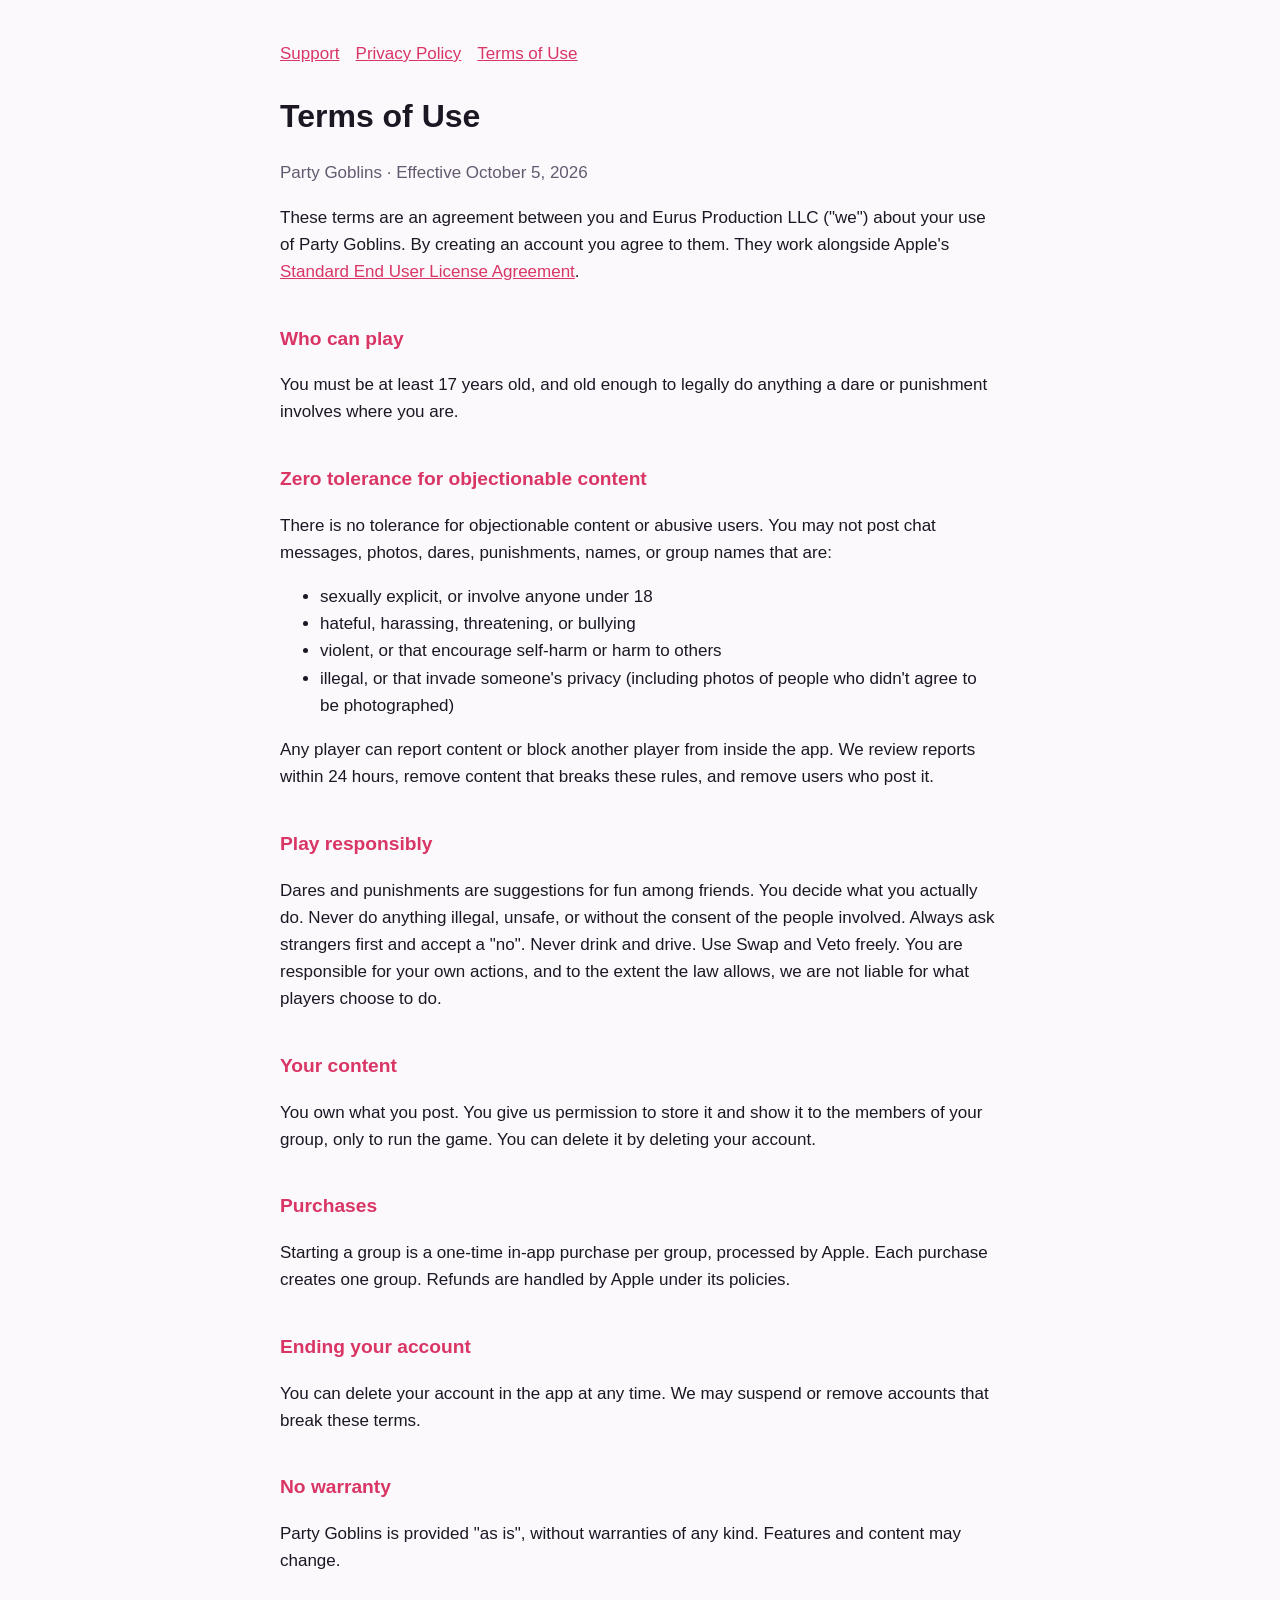
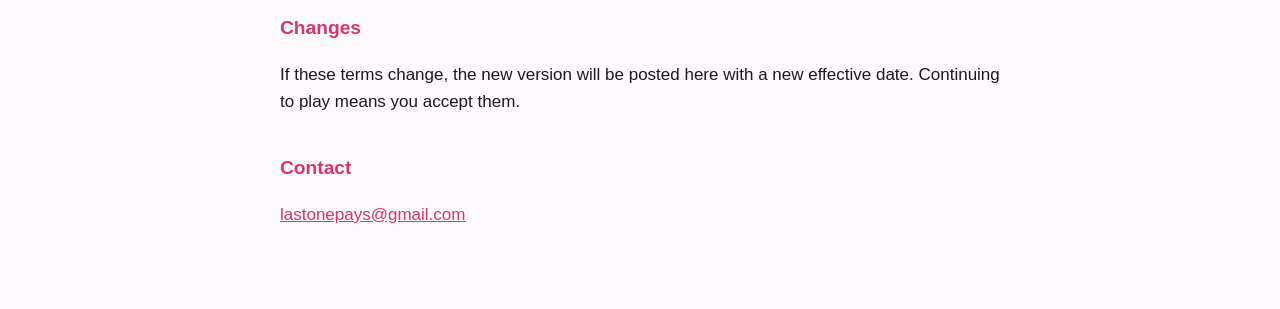
==== terms.html @ 922ca855 "Party Goblins support, privacy, and terms pages Co-Authored-By: Claude Opus 5.5 <noreply@anthropic.c" ====
<!DOCTYPE html>
<html lang="en">
<head>
<meta charset="utf-8">
<meta name="viewport" content="width=device-width, initial-scale=1">
<title>Party Goblins Terms of Use</title>
<link rel="stylesheet" href="style.css">
</head>
<body>
<main>
  <nav><a href="./">Support</a><a href="privacy.html">Privacy Policy</a><a href="terms.html">Terms of Use</a></nav>
  <h1>Terms of Use</h1>
  <p class="muted">Party Goblins · Effective October 5, 2026</p>

  <p>These terms are an agreement between you and Eurus Production LLC ("we") about your use of Party Goblins. By creating an account you agree to them. They work alongside Apple's <a href="https://www.apple.com/legal/internet-services/itunes/dev/stdeula/">Standard End User License Agreement</a>.</p>

  <h2>Who can play</h2>
  <p>You must be at least 17 years old, and old enough to legally do anything a dare or punishment involves where you are.</p>

  <h2>Zero tolerance for objectionable content</h2>
  <p>There is no tolerance for objectionable content or abusive users. You may not post chat messages, photos, dares, punishments, names, or group names that are:</p>
  <ul>
    <li>sexually explicit, or involve anyone under 18</li>
    <li>hateful, harassing, threatening, or bullying</li>
    <li>violent, or that encourage self-harm or harm to others</li>
    <li>illegal, or that invade someone's privacy (including photos of people who didn't agree to be photographed)</li>
  </ul>
  <p>Any player can report content or block another player from inside the app. We review reports within 24 hours, remove content that breaks these rules, and remove users who post it.</p>

  <h2>Play responsibly</h2>
  <p>Dares and punishments are suggestions for fun among friends. You decide what you actually do. Never do anything illegal, unsafe, or without the consent of the people involved. Always ask strangers first and accept a "no". Never drink and drive. Use Swap and Veto freely. You are responsible for your own actions, and to the extent the law allows, we are not liable for what players choose to do.</p>

  <h2>Your content</h2>
  <p>You own what you post. You give us permission to store it and show it to the members of your group, only to run the game. You can delete it by deleting your account.</p>

  <h2>Purchases</h2>
  <p>Starting a group is a one-time in-app purchase per group, processed by Apple. Each purchase creates one group. Refunds are handled by Apple under its policies.</p>

  <h2>Ending your account</h2>
  <p>You can delete your account in the app at any time. We may suspend or remove accounts that break these terms.</p>

  <h2>No warranty</h2>
  <p>Party Goblins is provided "as is", without warranties of any kind. Features and content may change.</p>

  <h2>Changes</h2>
  <p>If these terms change, the new version will be posted here with a new effective date. Continuing to play means you accept them.</p>

  <h2>Contact</h2>
  <p><a href="mailto:lastonepays@gmail.com">lastonepays@gmail.com</a></p>
</main>
</body>
</html>
---- style.css ----
:root { --bg: #fbf9fc; --fg: #1d1724; --muted: #645a70; --accent: #d93565; --card: #f1edf5; }
@media (prefers-color-scheme: dark) {
  :root { --bg: #121016; --fg: #f4f2f7; --muted: #968fa3; --accent: #ff4f7b; --card: #1c1922; }
}
body { background: var(--bg); color: var(--fg); font: 17px/1.6 -apple-system, BlinkMacSystemFont, "Segoe UI", sans-serif; margin: 0; }
main { max-width: 720px; margin: 0 auto; padding: 40px 16px 64px; }
h1 { font-size: 2rem; margin-bottom: 0.2em; }
h2 { font-size: 1.2rem; margin-top: 2em; color: var(--accent); }
.muted { color: var(--muted); }
a { color: var(--accent); }
nav { display: flex; gap: 16px; flex-wrap: wrap; margin-bottom: 24px; }
.hero { display: flex; gap: 16px; align-items: center; }
.hero img { width: 88px; height: 88px; border-radius: 20px; }
.card { background: var(--card); border-radius: 14px; padding: 4px 16px; }
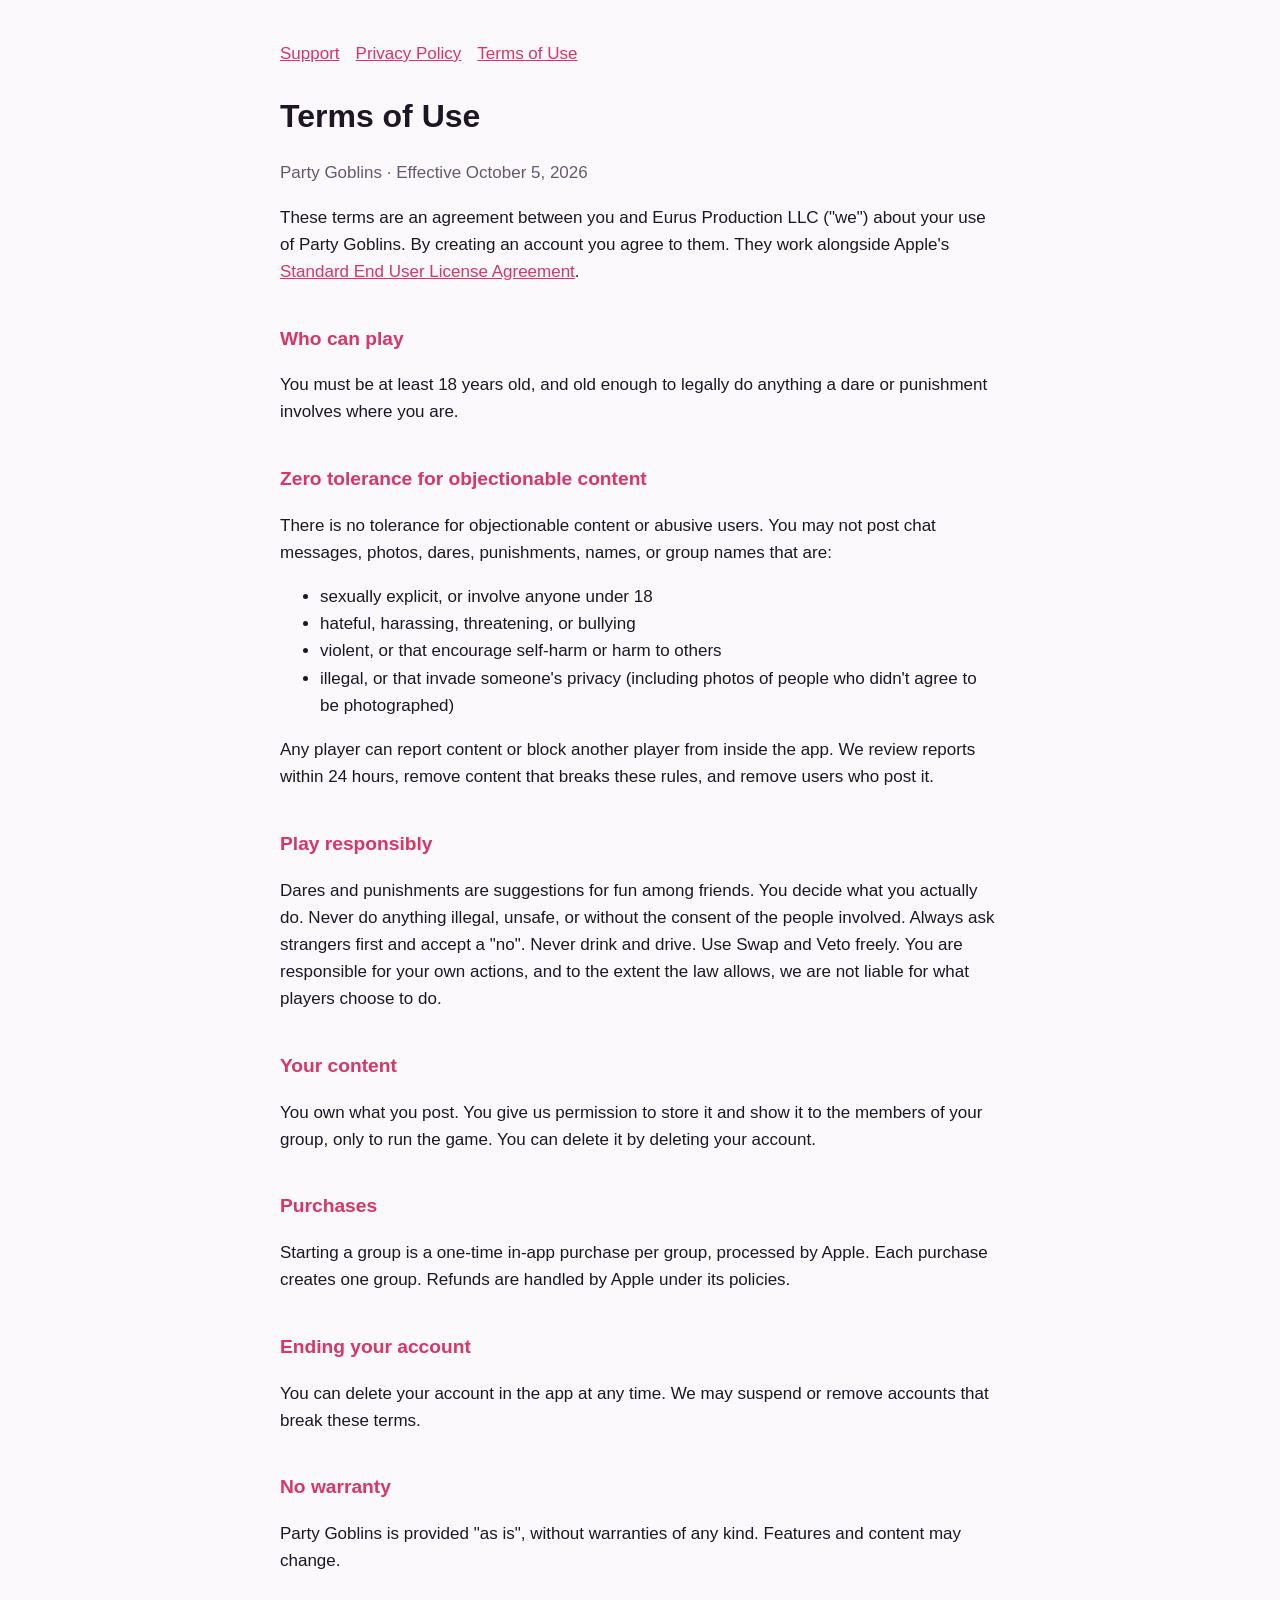
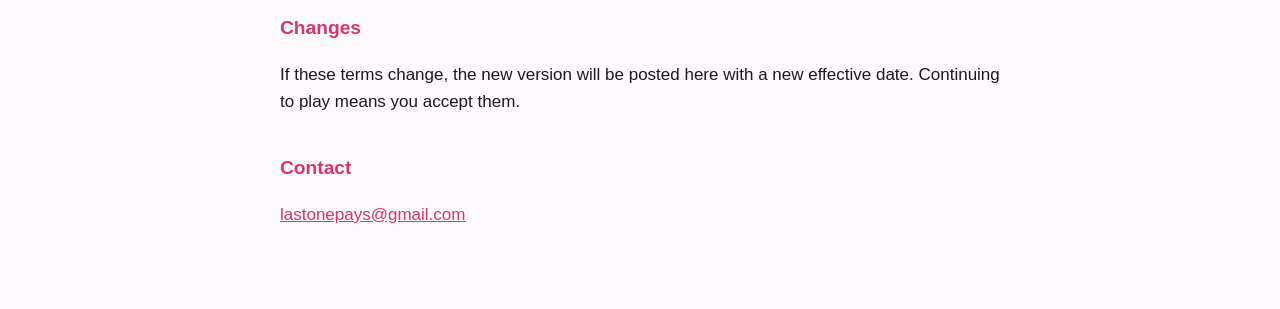
==== commit 9030b15c: "Age requirement 18+ to match the App Store rating Co-Authored-By: Claude Opus 5.5 <noreply@anthropic" ====
--- a/terms.html
+++ b/terms.html
@@ -15,7 +15,7 @@
   <p>These terms are an agreement between you and Eurus Production LLC ("we") about your use of Party Goblins. By creating an account you agree to them. They work alongside Apple's <a href="https://www.apple.com/legal/internet-services/itunes/dev/stdeula/">Standard End User License Agreement</a>.</p>
 
   <h2>Who can play</h2>
-  <p>You must be at least 17 years old, and old enough to legally do anything a dare or punishment involves where you are.</p>
+  <p>You must be at least 18 years old, and old enough to legally do anything a dare or punishment involves where you are.</p>
 
   <h2>Zero tolerance for objectionable content</h2>
   <p>There is no tolerance for objectionable content or abusive users. You may not post chat messages, photos, dares, punishments, names, or group names that are:</p>
